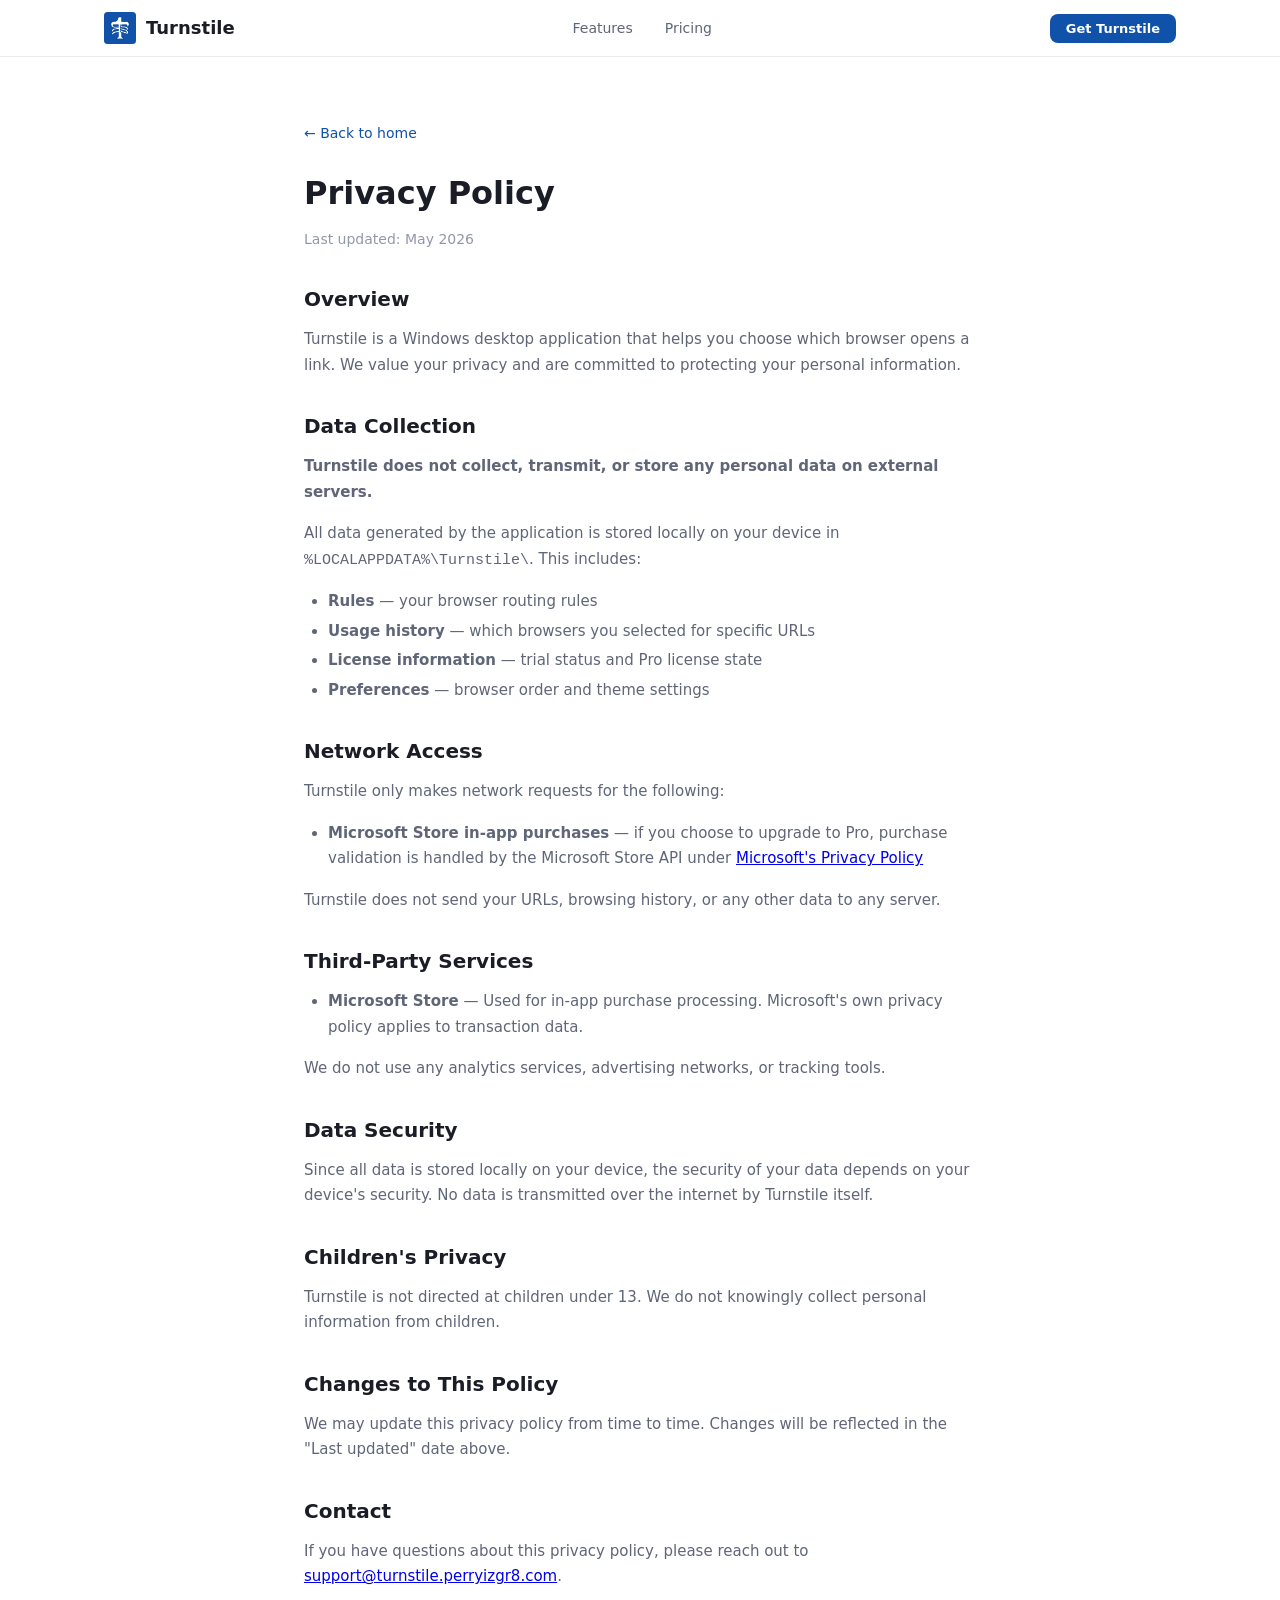
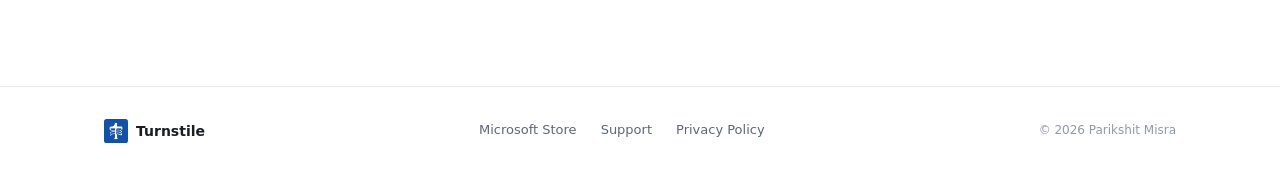
==== privacy.html @ dcc746af "Update content: remove GitHub refs, fix branding, add privacy page" ====
<!DOCTYPE html>
<html lang="en">
<head>
    <meta charset="UTF-8">
    <meta name="viewport" content="width=device-width, initial-scale=1.0">
    <title>Privacy Policy — Turnstile</title>
    <link rel="icon" href="img/icon.svg" type="image/svg+xml">
    <link rel="stylesheet" href="css/styles.css">
    <style>
        .privacy-page { max-width: 720px; margin: 0 auto; padding: 120px 24px 80px; }
        .privacy-page h1 { font-size: 32px; font-weight: 700; margin-bottom: 8px; }
        .privacy-page .updated { color: var(--text-tertiary); font-size: 14px; margin-bottom: 32px; }
        .privacy-page h2 { font-size: 20px; font-weight: 600; margin: 32px 0 12px; }
        .privacy-page p { color: var(--text-secondary); font-size: 15px; line-height: 1.7; margin-bottom: 16px; }
        .privacy-page ul { color: var(--text-secondary); font-size: 15px; line-height: 1.7; margin-bottom: 16px; padding-left: 24px; }
        .privacy-page ul li { margin-bottom: 4px; }
        .back-link { display: inline-flex; align-items: center; gap: 6px; color: var(--accent); text-decoration: none; font-size: 14px; font-weight: 500; margin-bottom: 24px; }
        .back-link:hover { text-decoration: underline; }
    </style>
</head>
<body>
    <header class="header">
        <div class="container header-inner">
            <a href="/" class="logo" aria-label="Turnstile home">
                <img src="img/icon.svg" alt="" width="32" height="32" class="logo-icon">
                <span class="logo-text">Turnstile</span>
            </a>
            <nav class="nav">
                <a href="/#features">Features</a>
                <a href="/#pricing">Pricing</a>
            </nav>
            <a href="https://apps.microsoft.com/detail/9N2VMCRMVBBS" class="btn btn-primary btn-sm header-cta" target="_blank" rel="noopener">Get Turnstile</a>
        </div>
    </header>

    <div class="privacy-page">
        <a href="/" class="back-link">&larr; Back to home</a>
        <h1>Privacy Policy</h1>
        <p class="updated">Last updated: May 2026</p>

        <h2>Overview</h2>
        <p>Turnstile is a Windows desktop application that helps you choose which browser opens a link. We value your privacy and are committed to protecting your personal information.</p>

        <h2>Data Collection</h2>
        <p><strong>Turnstile does not collect, transmit, or store any personal data on external servers.</strong></p>
        <p>All data generated by the application is stored locally on your device in <code>%LOCALAPPDATA%\Turnstile\</code>. This includes:</p>
        <ul>
            <li><strong>Rules</strong> &mdash; your browser routing rules</li>
            <li><strong>Usage history</strong> &mdash; which browsers you selected for specific URLs</li>
            <li><strong>License information</strong> &mdash; trial status and Pro license state</li>
            <li><strong>Preferences</strong> &mdash; browser order and theme settings</li>
        </ul>

        <h2>Network Access</h2>
        <p>Turnstile only makes network requests for the following:</p>
        <ul>
            <li><strong>Microsoft Store in-app purchases</strong> &mdash; if you choose to upgrade to Pro, purchase validation is handled by the Microsoft Store API under <a href="https://privacy.microsoft.com/en-us/privacystatement">Microsoft's Privacy Policy</a></li>
        </ul>
        <p>Turnstile does not send your URLs, browsing history, or any other data to any server.</p>

        <h2>Third-Party Services</h2>
        <ul>
            <li><strong>Microsoft Store</strong> &mdash; Used for in-app purchase processing. Microsoft's own privacy policy applies to transaction data.</li>
        </ul>
        <p>We do not use any analytics services, advertising networks, or tracking tools.</p>

        <h2>Data Security</h2>
        <p>Since all data is stored locally on your device, the security of your data depends on your device's security. No data is transmitted over the internet by Turnstile itself.</p>

        <h2>Children's Privacy</h2>
        <p>Turnstile is not directed at children under 13. We do not knowingly collect personal information from children.</p>

        <h2>Changes to This Policy</h2>
        <p>We may update this privacy policy from time to time. Changes will be reflected in the "Last updated" date above.</p>

        <h2>Contact</h2>
        <p>If you have questions about this privacy policy, please reach out to <a href="mailto:support@turnstile.perryizgr8.com">support@turnstile.perryizgr8.com</a>.</p>
    </div>

    <footer class="footer">
        <div class="container footer-inner">
            <div class="footer-brand">
                <img src="img/icon.svg" alt="" width="24" height="24" class="logo-icon">
                <span>Turnstile</span>
            </div>
            <div class="footer-links">
                <a href="https://apps.microsoft.com/detail/9N2VMCRMVBBS" target="_blank" rel="noopener">Microsoft Store</a>
                <a href="mailto:support@turnstile.perryizgr8.com">Support</a>
                <a href="privacy.html">Privacy Policy</a>
            </div>
            <div class="footer-copy">&copy; 2026 Parikshit Misra</div>
        </div>
    </footer>
</body>
</html>
---- css/styles.css ----
*,
*::before,
*::after {
    margin: 0;
    padding: 0;
    box-sizing: border-box;
}

:root {
    --accent: #1051A9;
    --accent-hover: #0D4490;
    --accent-pressed: #0A3777;
    --accent-light: #E8F0FC;
    --accent-muted: #C5D8F5;
    --text-primary: #1A1D26;
    --text-secondary: #5F6678;
    --text-tertiary: #9198A8;
    --bg: #FFFFFF;
    --bg-secondary: #F8F9FB;
    --bg-pressed: #F0F2F5;
    --border: #E8EBF0;
    --success: #22C55E;
    --radius-lg: 14px;
    --radius-md: 12px;
    --radius-sm: 8px;
    --radius-xs: 6px;
    --font: "Segoe UI Variable", "Segoe UI", system-ui, -apple-system, sans-serif;
    --font-mono: "Cascadia Code", "Consolas", monospace;
    --shadow-sm: 0 1px 2px rgba(0,0,0,.05);
    --shadow-md: 0 4px 12px rgba(0,0,0,.08);
    --shadow-lg: 0 8px 32px rgba(0,0,0,.12);
    --shadow-xl: 0 16px 48px rgba(0,0,0,.16);
}

html {
    scroll-behavior: smooth;
}

body {
    font-family: var(--font);
    color: var(--text-primary);
    background: var(--bg);
    line-height: 1.6;
    -webkit-font-smoothing: antialiased;
}

.container {
    max-width: 1120px;
    margin: 0 auto;
    padding: 0 24px;
}

.header {
    position: fixed;
    top: 0;
    left: 0;
    right: 0;
    z-index: 100;
    background: rgba(255,255,255,.85);
    backdrop-filter: blur(12px);
    border-bottom: 1px solid var(--border);
}

.header-inner {
    display: flex;
    align-items: center;
    justify-content: space-between;
    height: 56px;
}

.logo {
    display: flex;
    align-items: center;
    gap: 10px;
    text-decoration: none;
    color: var(--text-primary);
    font-weight: 600;
    font-size: 18px;
}

.logo-icon {
    display: block;
}

.nav {
    display: flex;
    align-items: center;
    gap: 32px;
}

.nav a {
    color: var(--text-secondary);
    text-decoration: none;
    font-size: 14px;
    font-weight: 500;
    transition: color .15s;
}

.nav a:hover {
    color: var(--text-primary);
}

.btn {
    display: inline-flex;
    align-items: center;
    justify-content: center;
    gap: 8px;
    font-family: var(--font);
    font-weight: 600;
    text-decoration: none;
    border: none;
    cursor: pointer;
    transition: all .15s;
    border-radius: var(--radius-sm);
    font-size: 14px;
    padding: 10px 20px;
    line-height: 1;
}

.btn:hover {
    transform: translateY(-1px);
}

.btn:active {
    transform: translateY(0);
}

.btn-primary {
    background: var(--accent);
    color: #fff;
}

.btn-primary:hover {
    background: var(--accent-hover);
}

.btn-primary:active {
    background: var(--accent-pressed);
}

.btn-secondary {
    background: var(--bg);
    color: var(--text-primary);
    border: 1px solid var(--border);
}

.btn-secondary:hover {
    background: var(--bg-secondary);
}

.btn-lg {
    font-size: 15px;
    padding: 14px 28px;
    border-radius: var(--radius-md);
}

.btn-sm {
    font-size: 13px;
    padding: 8px 16px;
}

.hero {
    padding: 140px 0 80px;
    text-align: center;
}

.hero-badge {
    display: inline-flex;
    align-items: center;
    padding: 6px 16px;
    background: var(--accent-light);
    color: var(--accent);
    border-radius: 100px;
    font-size: 13px;
    font-weight: 600;
    margin-bottom: 24px;
}

.hero-title {
    font-size: clamp(36px, 5vw, 56px);
    font-weight: 700;
    line-height: 1.1;
    letter-spacing: -.02em;
    margin-bottom: 20px;
}

.hero-subtitle {
    font-size: 18px;
    color: var(--text-secondary);
    max-width: 560px;
    margin: 0 auto 36px;
    line-height: 1.6;
}

.hero-cta {
    display: flex;
    align-items: center;
    justify-content: center;
    gap: 12px;
    flex-wrap: wrap;
    margin-bottom: 64px;
}

.hero-visual {
    display: flex;
    justify-content: center;
}

.mockup-window {
    background: var(--bg);
    border: 1px solid var(--border);
    border-radius: var(--radius-lg);
    box-shadow: var(--shadow-xl);
    overflow: hidden;
    max-width: 520px;
    width: 100%;
}

.mockup-urlbar {
    display: flex;
    align-items: center;
    gap: 8px;
    padding: 12px 16px;
    background: var(--bg-secondary);
    border-bottom: 1px solid var(--border);
    font-size: 13px;
    color: var(--text-secondary);
}

.mockup-lock {
    font-size: 12px;
}

.mockup-url {
    font-family: var(--font-mono);
    font-size: 12px;
    color: var(--text-secondary);
}

.mockup-grid {
    display: grid;
    grid-template-columns: repeat(3, 1fr);
    gap: 8px;
    padding: 16px;
}

.mockup-browser {
    display: flex;
    flex-direction: column;
    align-items: center;
    gap: 6px;
    padding: 14px 8px;
    border-radius: var(--radius-md);
    transition: all .15s;
    cursor: pointer;
    position: relative;
}

.mockup-browser:hover {
    background: var(--bg-secondary);
}

.mockup-browser.selected {
    background: var(--accent-light);
    border: 2px solid var(--accent);
}

.mockup-browser-icon {
    width: 40px;
    height: 40px;
    border-radius: 10px;
    display: flex;
    align-items: center;
    justify-content: center;
}

.mockup-browser-icon.chrome {
    background: conic-gradient(#EA4335 0deg, #EA4335 90deg, #FBBC05 90deg, #FBBC05 180deg, #4285F4 180deg, #4285F4 270deg, #34A853 270deg);
}

.mockup-browser-icon.firefox {
    background: linear-gradient(135deg, #FF7139, #FF2D12);
}

.mockup-browser-icon.edge {
    background: linear-gradient(135deg, #0078D4, #00BCF2);
}

.mockup-browser-icon.brave {
    background: linear-gradient(135deg, #FB542B, #FF5A2B);
}

.mockup-browser-icon.opera {
    background: linear-gradient(135deg, #FF1B2D, #C5102E);
}

.mockup-browser-icon.vivaldi {
    background: linear-gradient(135deg, #EF3939, #FF5A2B);
}

.mockup-browser-name {
    font-size: 11px;
    color: var(--text-secondary);
    font-weight: 500;
}

.mockup-browser-key {
    position: absolute;
    top: 4px;
    right: 6px;
    font-size: 9px;
    font-weight: 600;
    color: var(--text-tertiary);
    background: var(--bg);
    border: 1px solid var(--border);
    border-radius: 4px;
    padding: 1px 4px;
    min-width: 14px;
    text-align: center;
}

.mockup-hint {
    padding: 10px 16px;
    border-top: 1px solid var(--border);
    font-size: 11px;
    color: var(--text-tertiary);
    text-align: center;
}

.features,
.how-it-works,
.pricing {
    padding: 80px 0;
}

.section-header {
    text-align: center;
    margin-bottom: 48px;
}

.section-header h2 {
    font-size: 32px;
    font-weight: 700;
    letter-spacing: -.01em;
    margin-bottom: 12px;
}

.section-header p {
    color: var(--text-secondary);
    font-size: 16px;
}

.features-grid {
    display: grid;
    grid-template-columns: repeat(3, 1fr);
    gap: 20px;
}

.feature-card {
    background: var(--bg);
    border: 1px solid var(--border);
    border-radius: var(--radius-lg);
    padding: 28px 24px;
    transition: all .2s;
}

.feature-card:hover {
    box-shadow: var(--shadow-md);
    border-color: var(--accent-muted);
}

.feature-icon {
    width: 48px;
    height: 48px;
    display: flex;
    align-items: center;
    justify-content: center;
    background: var(--accent-light);
    border-radius: var(--radius-md);
    margin-bottom: 16px;
    color: var(--accent);
}

.feature-card h3 {
    font-size: 16px;
    font-weight: 600;
    margin-bottom: 8px;
    line-height: 1.3;
}

.feature-card p {
    color: var(--text-secondary);
    font-size: 14px;
    line-height: 1.6;
}

.pro-badge {
    display: inline-flex;
    align-items: center;
    font-size: 10px;
    font-weight: 700;
    text-transform: uppercase;
    letter-spacing: .05em;
    background: linear-gradient(135deg, #7c3aed, #4338ca);
    color: #fff;
    padding: 2px 8px;
    border-radius: 100px;
    vertical-align: middle;
    margin-left: 4px;
}

.steps {
    display: flex;
    align-items: flex-start;
    justify-content: center;
    gap: 0;
}

.step {
    text-align: center;
    max-width: 260px;
    flex-shrink: 0;
}

.step-number {
    width: 48px;
    height: 48px;
    background: var(--accent);
    color: #fff;
    border-radius: 50%;
    display: flex;
    align-items: center;
    justify-content: center;
    font-size: 20px;
    font-weight: 700;
    margin: 0 auto 16px;
}

.step h3 {
    font-size: 18px;
    font-weight: 600;
    margin-bottom: 8px;
}

.step p {
    color: var(--text-secondary);
    font-size: 14px;
}

.step-connector {
    width: 80px;
    height: 2px;
    background: var(--border);
    margin-top: 24px;
    flex-shrink: 0;
}

.pricing-grid {
    display: grid;
    grid-template-columns: repeat(2, 1fr);
    gap: 24px;
    max-width: 720px;
    margin: 0 auto;
}

.pricing-card {
    border: 1px solid var(--border);
    border-radius: var(--radius-lg);
    padding: 32px 28px;
    background: var(--bg);
}

.pricing-card-featured {
    border-color: var(--accent);
    position: relative;
}

.pricing-card-featured::before {
    content: "Most Popular";
    position: absolute;
    top: -12px;
    left: 50%;
    transform: translateX(-50%);
    background: var(--accent);
    color: #fff;
    font-size: 11px;
    font-weight: 700;
    text-transform: uppercase;
    letter-spacing: .05em;
    padding: 4px 16px;
    border-radius: 100px;
}

.pricing-tier {
    font-size: 14px;
    font-weight: 600;
    text-transform: uppercase;
    letter-spacing: .05em;
    color: var(--text-tertiary);
    margin-bottom: 8px;
}

.pricing-price {
    font-size: 36px;
    font-weight: 700;
    margin-bottom: 4px;
}

.pricing-trial {
    color: var(--success);
    font-size: 13px;
    font-weight: 500;
    margin-bottom: 20px;
}

.pricing-features {
    list-style: none;
    margin: 0 0 28px;
    padding: 0;
}

.pricing-features li {
    padding: 8px 0;
    font-size: 14px;
    color: var(--text-secondary);
    border-bottom: 1px solid var(--border);
}

.pricing-features li:last-child {
    border-bottom: none;
}

.pricing-features li::before {
    content: "\2713  ";
    color: var(--success);
    font-weight: 600;
}

.pricing-card .btn {
    width: 100%;
}

.privacy {
    padding: 40px 0 80px;
}

.privacy-card {
    background: var(--bg-secondary);
    border: 1px solid var(--border);
    border-radius: var(--radius-lg);
    padding: 32px;
    display: flex;
    align-items: flex-start;
    gap: 20px;
}

.privacy-icon {
    width: 48px;
    height: 48px;
    display: flex;
    align-items: center;
    justify-content: center;
    background: var(--accent-light);
    border-radius: var(--radius-md);
    color: var(--accent);
    flex-shrink: 0;
}

.privacy-card h3 {
    font-size: 18px;
    font-weight: 600;
    margin-bottom: 8px;
}

.privacy-card p {
    color: var(--text-secondary);
    font-size: 14px;
    line-height: 1.6;
}

.footer {
    border-top: 1px solid var(--border);
    padding: 32px 0;
}

.footer-inner {
    display: flex;
    align-items: center;
    justify-content: space-between;
    flex-wrap: wrap;
    gap: 16px;
}

.footer-brand {
    display: flex;
    align-items: center;
    gap: 8px;
    font-weight: 600;
    font-size: 14px;
}

.footer-links {
    display: flex;
    gap: 24px;
}

.footer-links a {
    color: var(--text-secondary);
    text-decoration: none;
    font-size: 13px;
    transition: color .15s;
}

.footer-links a:hover {
    color: var(--text-primary);
}

.footer-copy {
    color: var(--text-tertiary);
    font-size: 12px;
}

@media (max-width: 768px) {
    .nav {
        display: none;
    }

    .header-cta {
        font-size: 12px;
        padding: 6px 12px;
    }

    .hero {
        padding: 120px 0 60px;
    }

    .hero-title {
        font-size: 32px;
    }

    .hero-subtitle {
        font-size: 16px;
    }

    .features-grid {
        grid-template-columns: 1fr;
    }

    .steps {
        flex-direction: column;
        align-items: center;
    }

    .step-connector {
        width: 2px;
        height: 40px;
    }

    .pricing-grid {
        grid-template-columns: 1fr;
    }

    .mockup-grid {
        grid-template-columns: repeat(3, 1fr);
        gap: 6px;
        padding: 12px;
    }

    .footer-inner {
        flex-direction: column;
        align-items: flex-start;
    }
}

@media (max-width: 480px) {
    .hero-cta {
        flex-direction: column;
    }

    .hero-cta .btn {
        width: 100%;
    }

    .hero-badge {
        font-size: 12px;
    }
}
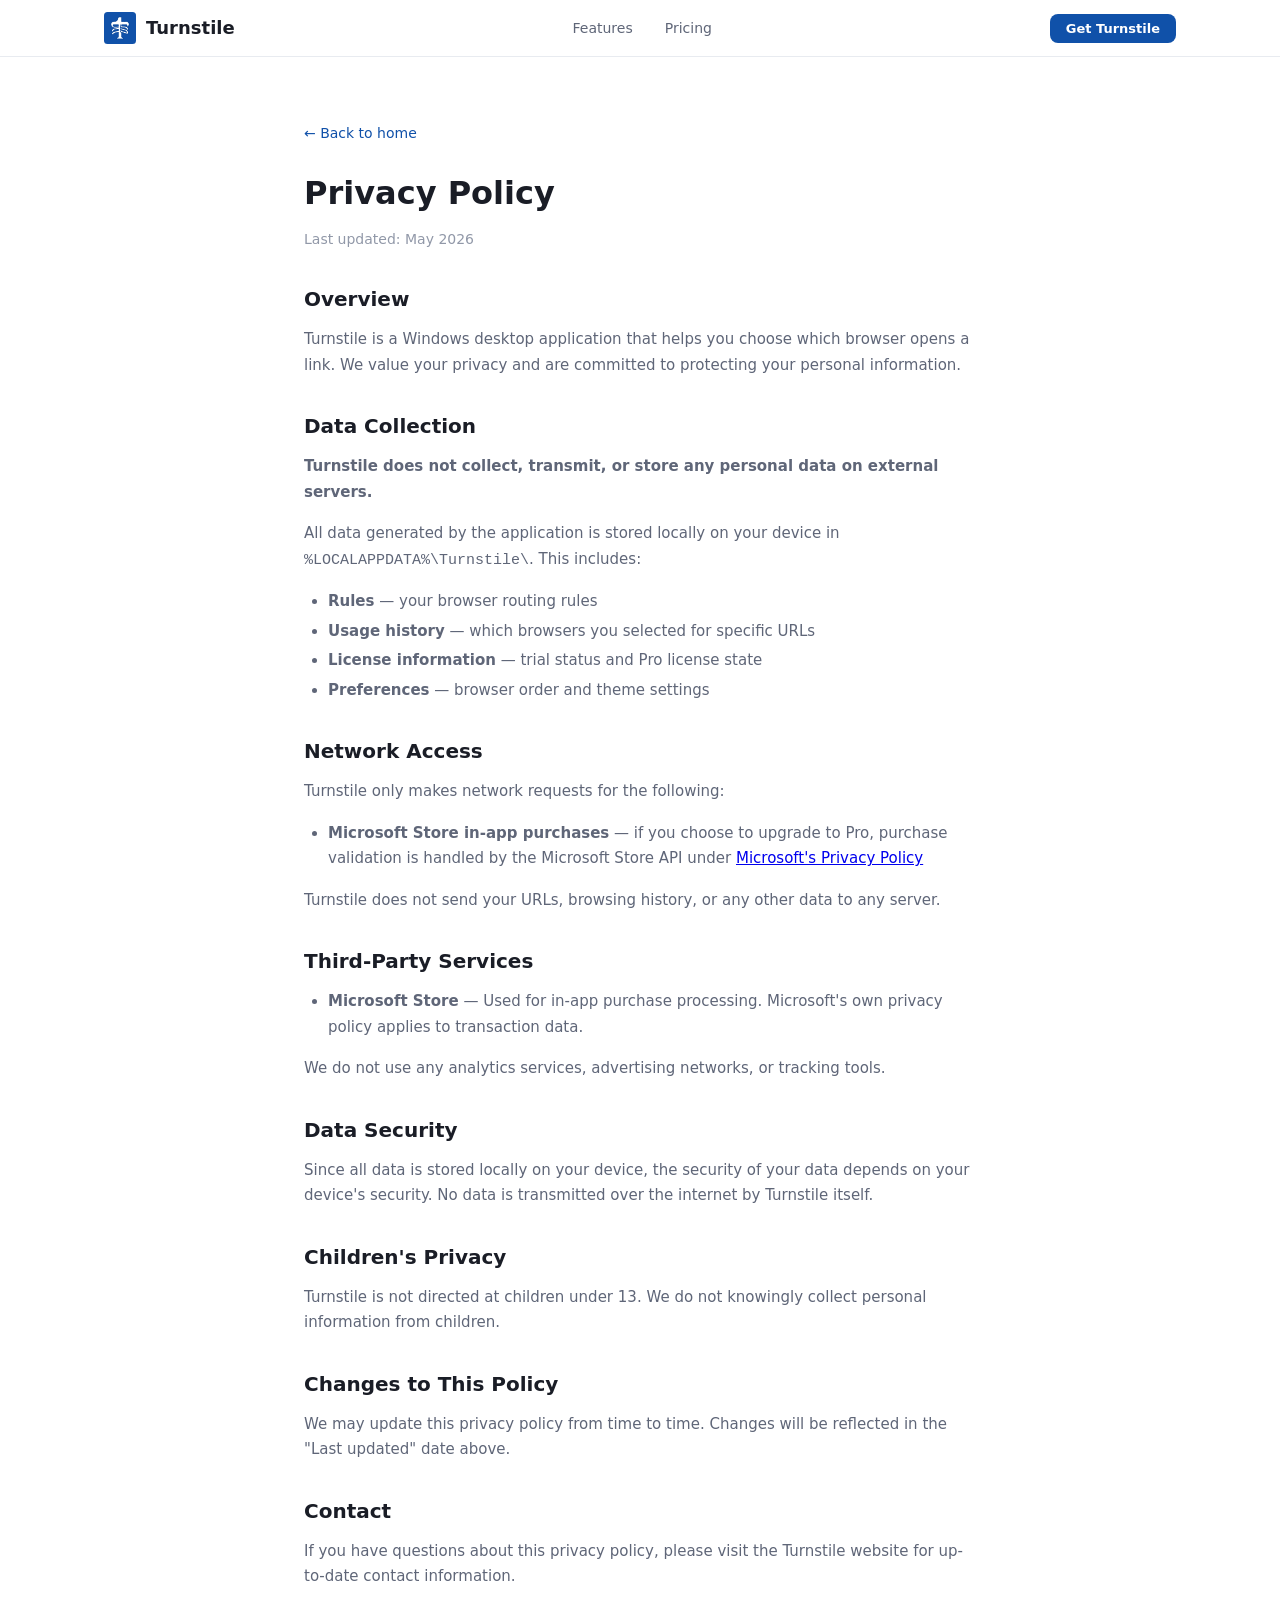
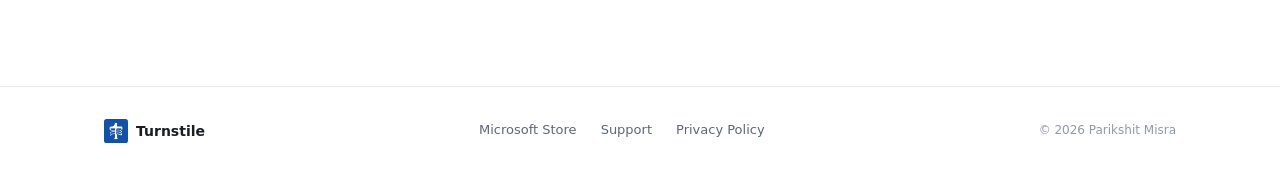
==== commit 7c55db2b: "Remove all contact info references" ====
--- a/privacy.html
+++ b/privacy.html
@@ -74,7 +74,7 @@
         <p>We may update this privacy policy from time to time. Changes will be reflected in the "Last updated" date above.</p>
 
         <h2>Contact</h2>
-        <p>If you have questions about this privacy policy, please reach out to <a href="mailto:support@turnstile.perryizgr8.com">support@turnstile.perryizgr8.com</a>.</p>
+        <p>If you have questions about this privacy policy, please visit the Turnstile website for up-to-date contact information.</p>
     </div>
 
     <footer class="footer">
@@ -85,7 +85,7 @@
             </div>
             <div class="footer-links">
                 <a href="https://apps.microsoft.com/detail/9N2VMCRMVBBS" target="_blank" rel="noopener">Microsoft Store</a>
-                <a href="mailto:support@turnstile.perryizgr8.com">Support</a>
+                <a href="privacy.html">Support</a>
                 <a href="privacy.html">Privacy Policy</a>
             </div>
             <div class="footer-copy">&copy; 2026 Parikshit Misra</div>
--- a/css/styles.css
+++ b/css/styles.css
@@ -476,7 +476,7 @@
 }
 
 .pricing-card-featured::before {
-    content: "Most Popular";
+    content: "Recommended";
     position: absolute;
     top: -12px;
     left: 50%;
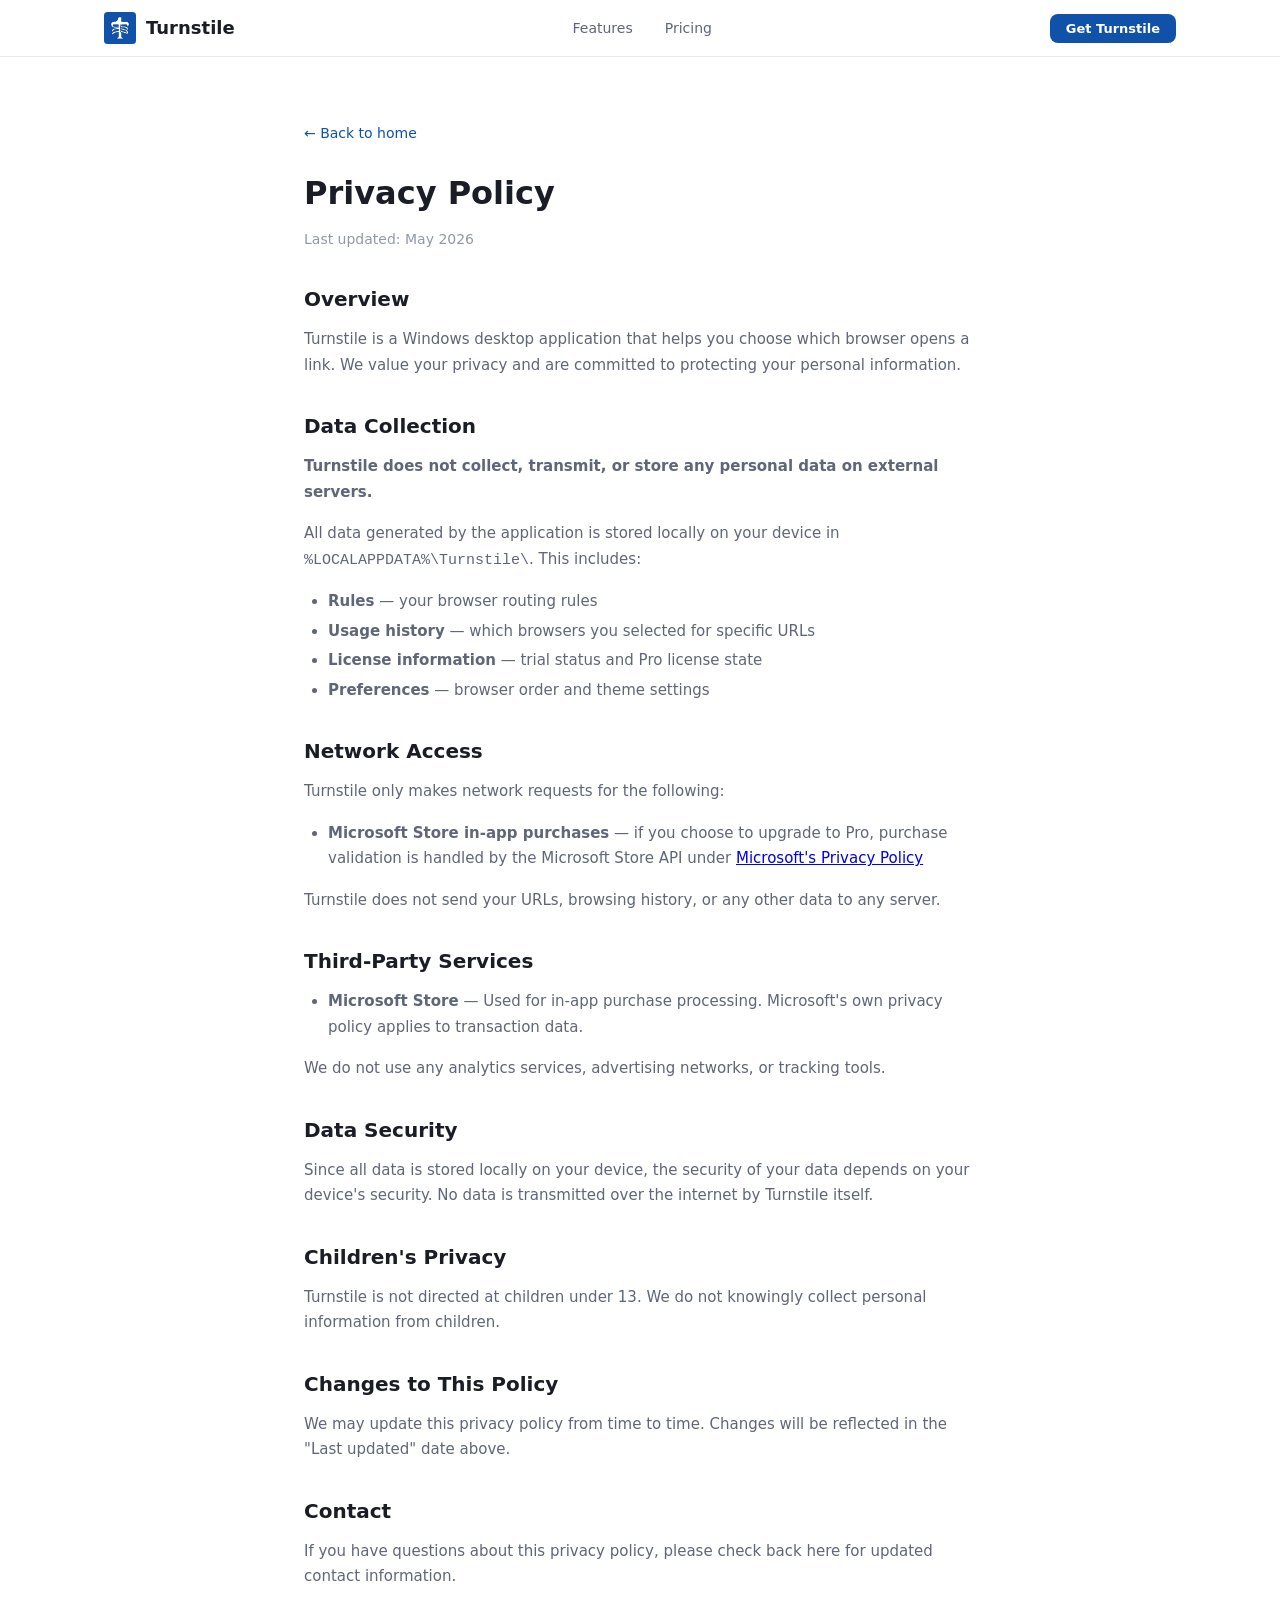
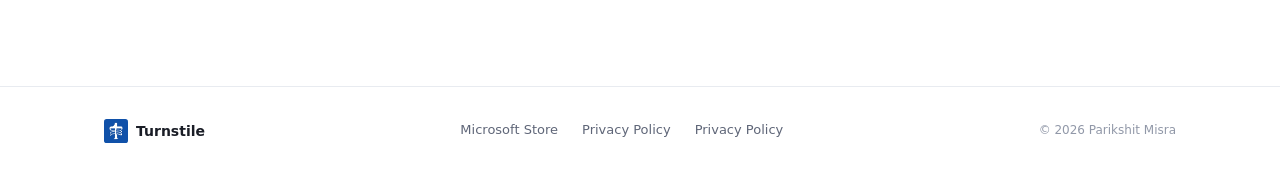
==== commit c227f874: "Remove Priority support and fake Support links" ====
--- a/privacy.html
+++ b/privacy.html
@@ -74,7 +74,7 @@
         <p>We may update this privacy policy from time to time. Changes will be reflected in the "Last updated" date above.</p>
 
         <h2>Contact</h2>
-        <p>If you have questions about this privacy policy, please visit the Turnstile website for up-to-date contact information.</p>
+        <p>If you have questions about this privacy policy, please check back here for updated contact information.</p>
     </div>
 
     <footer class="footer">
@@ -85,7 +85,7 @@
             </div>
             <div class="footer-links">
                 <a href="https://apps.microsoft.com/detail/9N2VMCRMVBBS" target="_blank" rel="noopener">Microsoft Store</a>
-                <a href="privacy.html">Support</a>
+                <a href="privacy.html">Privacy Policy</a>
                 <a href="privacy.html">Privacy Policy</a>
             </div>
             <div class="footer-copy">&copy; 2026 Parikshit Misra</div>
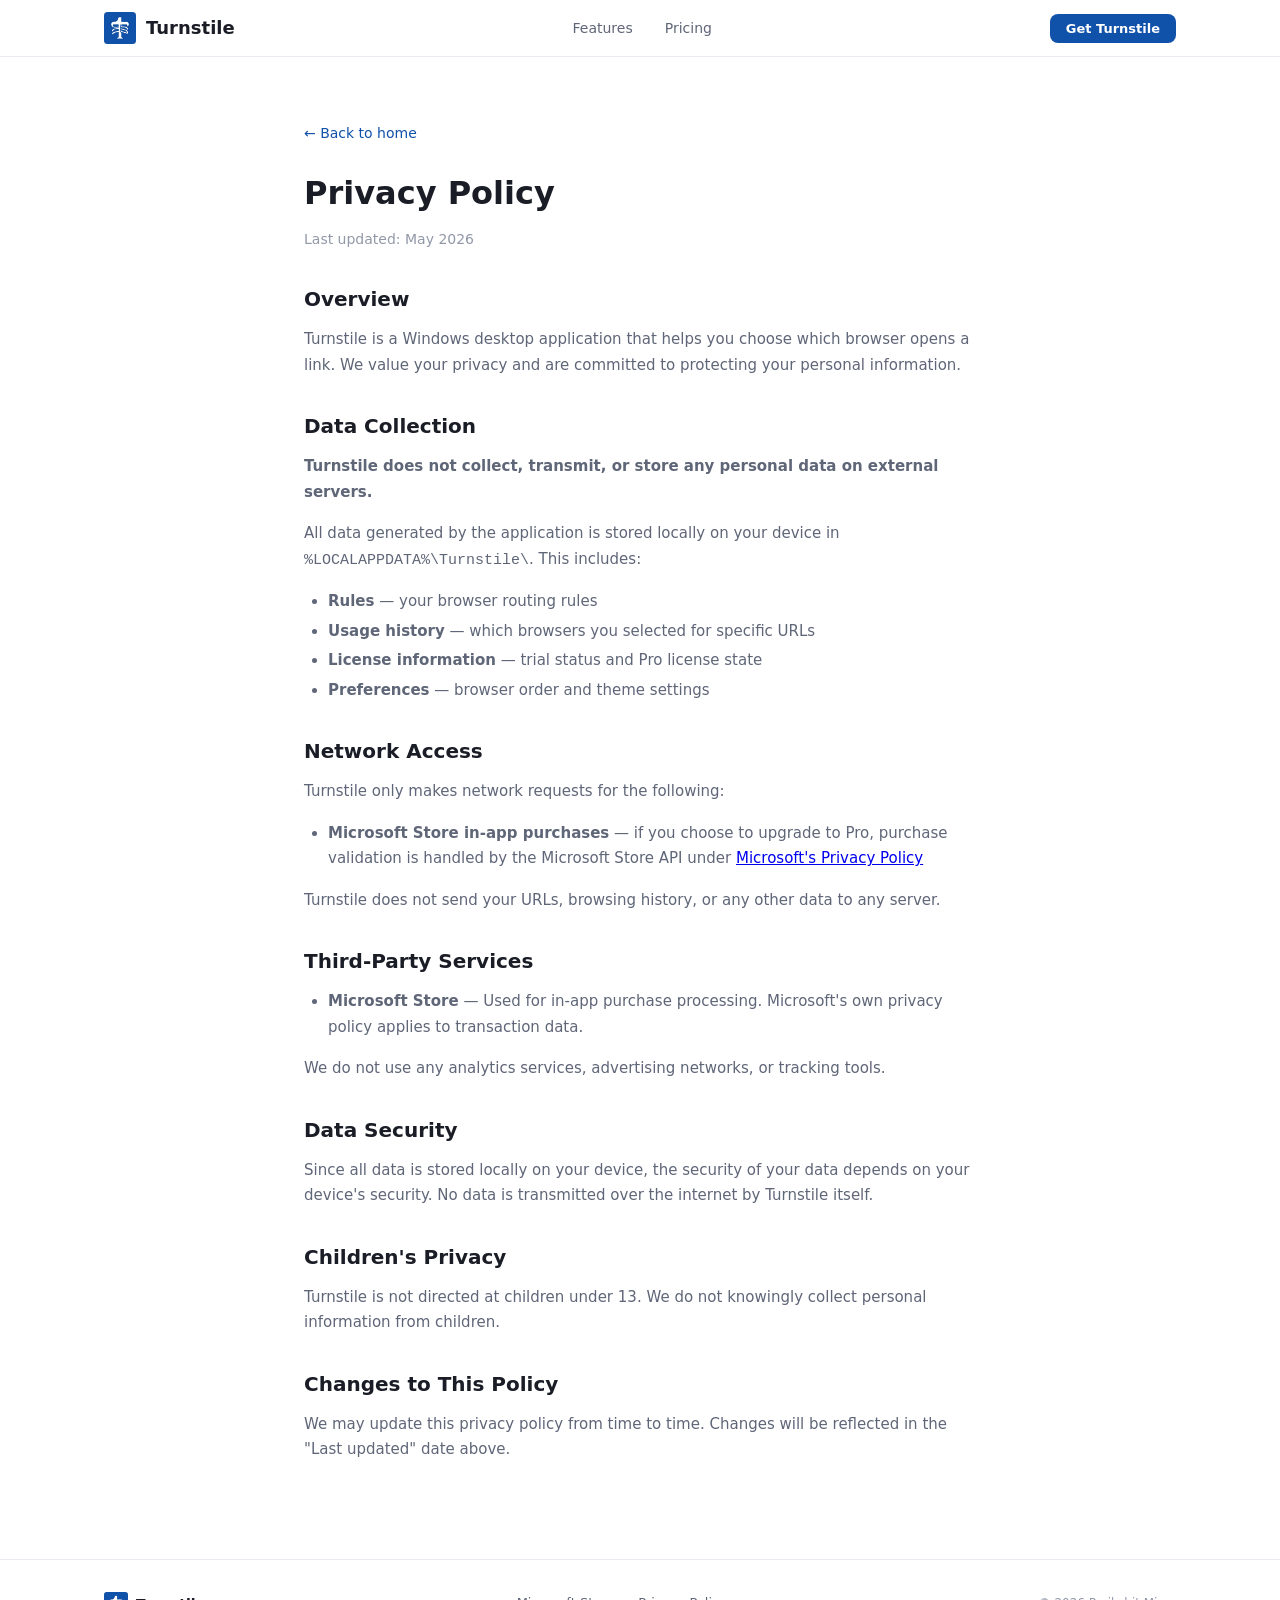
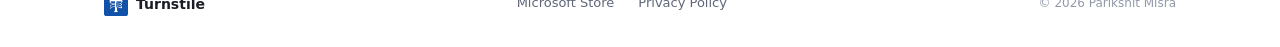
==== commit d942fb30: "Remove duplicate footer link and contact section" ====
--- a/privacy.html
+++ b/privacy.html
@@ -72,9 +72,6 @@
 
         <h2>Changes to This Policy</h2>
         <p>We may update this privacy policy from time to time. Changes will be reflected in the "Last updated" date above.</p>
-
-        <h2>Contact</h2>
-        <p>If you have questions about this privacy policy, please check back here for updated contact information.</p>
     </div>
 
     <footer class="footer">
@@ -86,7 +83,6 @@
             <div class="footer-links">
                 <a href="https://apps.microsoft.com/detail/9N2VMCRMVBBS" target="_blank" rel="noopener">Microsoft Store</a>
                 <a href="privacy.html">Privacy Policy</a>
-                <a href="privacy.html">Privacy Policy</a>
             </div>
             <div class="footer-copy">&copy; 2026 Parikshit Misra</div>
         </div>
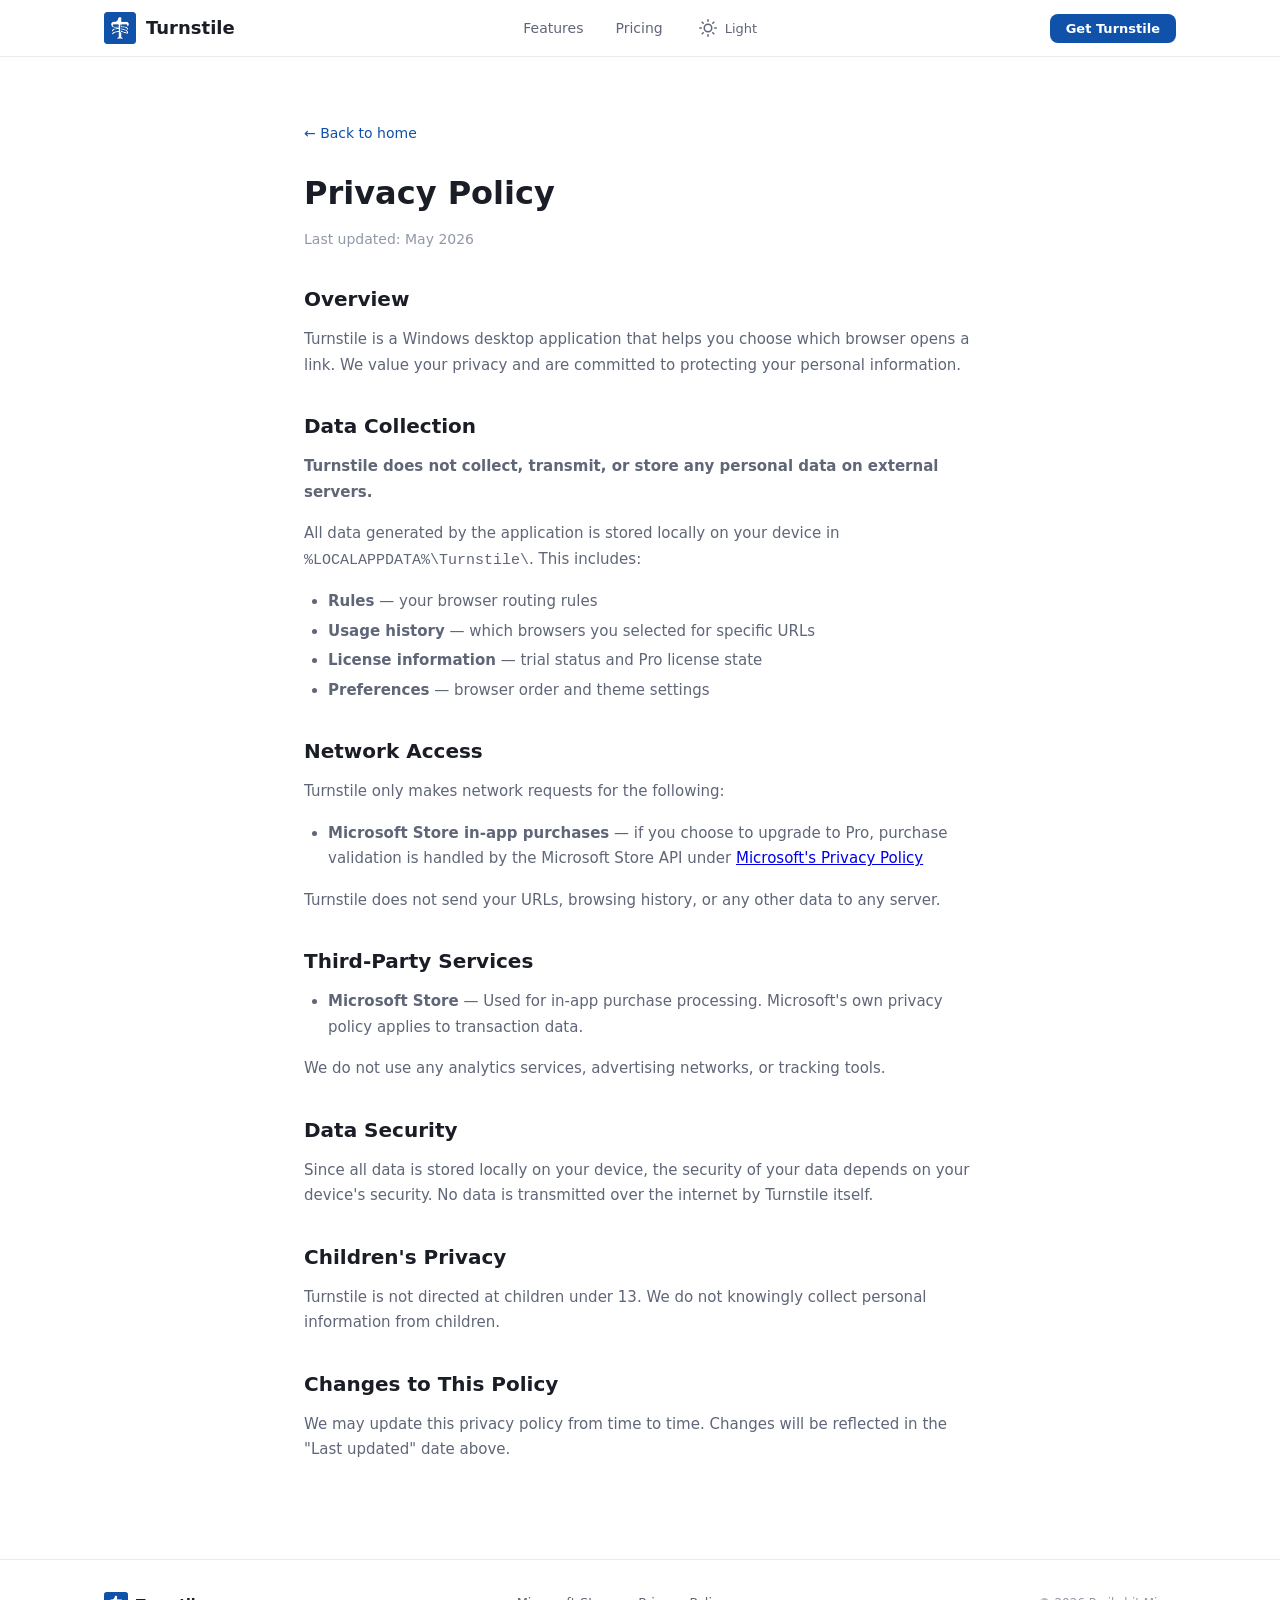
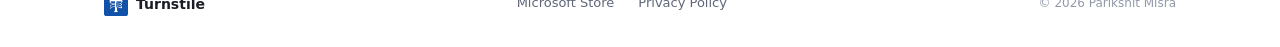
==== commit cc6bfe75: "Add dark mode with system detection and manual toggle" ====
--- a/privacy.html
+++ b/privacy.html
@@ -28,6 +28,11 @@
             <nav class="nav">
                 <a href="/#features">Features</a>
                 <a href="/#pricing">Pricing</a>
+                <button class="theme-toggle" id="theme-toggle" aria-label="Toggle dark mode">
+                    <svg class="theme-icon-sun" xmlns="http://www.w3.org/2000/svg" width="18" height="18" viewBox="0 0 24 24" fill="none" stroke="currentColor" stroke-width="2" stroke-linecap="round" stroke-linejoin="round"><circle cx="12" cy="12" r="5"/><line x1="12" y1="1" x2="12" y2="3"/><line x1="12" y1="21" x2="12" y2="23"/><line x1="4.22" y1="4.22" x2="5.64" y2="5.64"/><line x1="18.36" y1="18.36" x2="19.78" y2="19.78"/><line x1="1" y1="12" x2="3" y2="12"/><line x1="21" y1="12" x2="23" y2="12"/><line x1="4.22" y1="19.78" x2="5.64" y2="18.36"/><line x1="18.36" y1="5.64" x2="19.78" y2="4.22"/></svg>
+                    <svg class="theme-icon-moon" xmlns="http://www.w3.org/2000/svg" width="18" height="18" viewBox="0 0 24 24" fill="none" stroke="currentColor" stroke-width="2" stroke-linecap="round" stroke-linejoin="round" style="display:none"><path d="M21 12.79A9 9 0 1 1 11.21 3 7 7 0 0 0 21 12.79z"/></svg>
+                    <span>Light</span>
+                </button>
             </nav>
             <a href="https://apps.microsoft.com/detail/9N2VMCRMVBBS" class="btn btn-primary btn-sm header-cta" target="_blank" rel="noopener">Get Turnstile</a>
         </div>
@@ -87,5 +92,7 @@
             <div class="footer-copy">&copy; 2026 Parikshit Misra</div>
         </div>
     </footer>
+
+    <script src="js/main.js"></script>
 </body>
 </html>
--- a/css/styles.css
+++ b/css/styles.css
@@ -20,6 +20,31 @@
     --bg-pressed: #F0F2F5;
     --border: #E8EBF0;
     --success: #22C55E;
+    --picker-bg: #FFFFFF;
+    --picker-border: #E8EBF0;
+    --picker-shadow: 0 8px 32px rgba(0,0,0,.12);
+    --picker-title: #1A1D26;
+    --picker-card-bg: #FFFFFF;
+    --picker-card-border: #E8EBF0;
+    --picker-card-shadow: 0 2px 8px rgba(0,0,0,.06);
+    --picker-card-hover-bg: #F8F9FB;
+    --picker-card-hover-border: #E8F0FC;
+    --picker-card-pressed-bg: #F0F2F5;
+    --picker-card-selected-bg: #E8F0FC;
+    --picker-card-selected-border: #1051A9;
+    --picker-card-name: #5F6678;
+    --picker-key-bg: #1051A9;
+    --picker-key-color: #FFFFFF;
+    --picker-key-badge-color: #9198A8;
+    --picker-footer-border: #E8EBF0;
+    --picker-footer-text: #9198A8;
+    --picker-kbd-bg: #F8F9FB;
+    --picker-kbd-border: #E8EBF0;
+    --picker-close-bg: transparent;
+    --picker-close-color: #9198A8;
+    --picker-close-hover-bg: #F8F9FB;
+    --picker-close-hover-color: #5F6678;
+    --picker-close-pressed-bg: #F0F2F5;
     --radius-lg: 14px;
     --radius-md: 12px;
     --radius-sm: 8px;
@@ -32,6 +57,47 @@
     --shadow-xl: 0 16px 48px rgba(0,0,0,.16);
 }
 
+[data-theme="dark"] {
+    --accent: #3D7FD9;
+    --accent-hover: #2D6BC4;
+    --accent-pressed: #1D57AF;
+    --accent-light: #1A2D45;
+    --accent-muted: #253D5C;
+    --text-primary: #E8E9ED;
+    --text-secondary: #9198A8;
+    --text-tertiary: #7A8194;
+    --bg: #1A1B1E;
+    --bg-secondary: #232428;
+    --bg-pressed: #1E1F23;
+    --border: #35363C;
+    --success: #22C55E;
+    --picker-bg: #1A1B1E;
+    --picker-border: #35363C;
+    --picker-shadow: 0 8px 32px rgba(0,0,0,.32);
+    --picker-title: #E8E9ED;
+    --picker-card-bg: #232428;
+    --picker-card-border: #35363C;
+    --picker-card-shadow: 0 2px 8px rgba(0,0,0,.2);
+    --picker-card-hover-bg: #2A2B30;
+    --picker-card-hover-border: #1A2D45;
+    --picker-card-pressed-bg: #1E1F23;
+    --picker-card-selected-bg: #1A2D45;
+    --picker-card-selected-border: #3D7FD9;
+    --picker-card-name: #9198A8;
+    --picker-key-bg: #3D7FD9;
+    --picker-key-color: #FFFFFF;
+    --picker-key-badge-color: #7A8194;
+    --picker-footer-border: #35363C;
+    --picker-footer-text: #7A8194;
+    --picker-kbd-bg: #232428;
+    --picker-kbd-border: #35363C;
+    --picker-close-bg: transparent;
+    --picker-close-color: #7A8194;
+    --picker-close-hover-bg: #2A2B30;
+    --picker-close-hover-color: #9198A8;
+    --picker-close-pressed-bg: #1E1F23;
+}
+
 html {
     scroll-behavior: smooth;
 }
@@ -61,11 +127,41 @@
     border-bottom: 1px solid var(--border);
 }
 
+[data-theme="dark"] .header {
+    background: rgba(26,27,30,.85);
+}
+
 .header-inner {
     display: flex;
     align-items: center;
     justify-content: space-between;
     height: 56px;
+}
+
+.theme-toggle {
+    display: flex;
+    align-items: center;
+    gap: 8px;
+    background: none;
+    border: none;
+    cursor: pointer;
+    padding: 4px;
+    color: var(--text-secondary);
+    font-family: var(--font);
+    font-size: 13px;
+    font-weight: 500;
+    border-radius: var(--radius-sm);
+    transition: all .15s;
+}
+
+.theme-toggle:hover {
+    color: var(--text-primary);
+    background: var(--bg-secondary);
+}
+
+.theme-toggle svg {
+    width: 18px;
+    height: 18px;
 }
 
 .logo {
@@ -206,125 +302,193 @@
     justify-content: center;
 }
 
-.mockup-window {
-    background: var(--bg);
-    border: 1px solid var(--border);
-    border-radius: var(--radius-lg);
-    box-shadow: var(--shadow-xl);
+.picker-window {
+    background: transparent;
+    max-width: 380px;
+    width: 100%;
+}
+
+.picker-border {
+    background: var(--picker-bg);
+    border: 1px solid var(--picker-border);
+    border-radius: 14px;
+    box-shadow: var(--picker-shadow);
     overflow: hidden;
-    max-width: 520px;
-    width: 100%;
-}
-
-.mockup-urlbar {
-    display: flex;
-    align-items: center;
-    gap: 8px;
-    padding: 12px 16px;
-    background: var(--bg-secondary);
-    border-bottom: 1px solid var(--border);
-    font-size: 13px;
-    color: var(--text-secondary);
-}
-
-.mockup-lock {
-    font-size: 12px;
-}
-
-.mockup-url {
-    font-family: var(--font-mono);
-    font-size: 12px;
-    color: var(--text-secondary);
-}
-
-.mockup-grid {
+}
+
+.picker-content {
+    margin: 20px 24px 16px;
+}
+
+.picker-header {
+    display: flex;
+    align-items: center;
+    justify-content: space-between;
+}
+
+.picker-title {
+    font-family: "Segoe UI Variable", "Segoe UI", system-ui, sans-serif;
+    font-size: 18px;
+    font-weight: 600;
+    color: var(--picker-title);
+}
+
+.picker-close {
+    width: 28px;
+    height: 28px;
+    border-radius: 14px;
+    border: none;
+    background: var(--picker-close-bg);
+    color: var(--picker-close-color);
+    cursor: pointer;
+    display: flex;
+    align-items: center;
+    justify-content: center;
+    transition: all .15s;
+}
+
+.picker-close:hover {
+    background: var(--picker-close-hover-bg);
+    color: var(--picker-close-hover-color);
+}
+
+.picker-close:active {
+    background: var(--picker-close-pressed-bg);
+}
+
+.picker-url {
+    display: flex;
+    align-items: center;
+    gap: 6px;
+    margin-top: 0;
+    margin-bottom: 8px;
+    font-family: "Cascadia Code", "Consolas", monospace;
+    font-size: 11px;
+    color: var(--picker-key-badge-color);
+    max-height: 20px;
+    overflow: hidden;
+    text-overflow: ellipsis;
+    white-space: nowrap;
+}
+
+.picker-url svg {
+    color: var(--picker-key-badge-color);
+}
+
+.picker-grid {
     display: grid;
     grid-template-columns: repeat(3, 1fr);
-    gap: 8px;
-    padding: 16px;
-}
-
-.mockup-browser {
+}
+
+.browser-card {
+    display: block;
+    position: relative;
+    background: var(--picker-card-bg);
+    border: 1px solid var(--picker-card-border);
+    border-radius: 12px;
+    padding: 10px;
+    margin: 6px;
+    cursor: pointer;
+    transition: all .15s cubic-bezier(.25,.46,.45,.94);
+    text-align: center;
+    font-family: inherit;
+    box-shadow: var(--picker-card-shadow);
+    height: 78px;
+}
+
+.browser-card:hover {
+    background: var(--picker-card-hover-bg);
+    border-color: var(--picker-card-hover-border);
+    transform: scale(1.02);
+}
+
+.browser-card:active {
+    background: var(--picker-card-pressed-bg);
+    border-color: var(--accent);
+    transform: scale(0.97);
+}
+
+.browser-card.selected {
+    background: var(--picker-card-selected-bg);
+    border: 2px solid var(--picker-card-selected-border);
+    box-shadow: var(--picker-card-shadow);
+}
+
+.browser-card-key {
+    position: absolute;
+    top: 5px;
+    left: 7px;
+    background: var(--picker-key-bg);
+    color: var(--picker-key-color);
+    font-family: "Cascadia Code", "Consolas", monospace;
+    font-size: 10px;
+    font-weight: 600;
+    padding: 1px 5px;
+    border-radius: 6px;
+    line-height: 1.4;
+}
+
+.browser-card-body {
     display: flex;
     flex-direction: column;
     align-items: center;
-    gap: 6px;
-    padding: 14px 8px;
-    border-radius: var(--radius-md);
-    transition: all .15s;
-    cursor: pointer;
-    position: relative;
-}
-
-.mockup-browser:hover {
-    background: var(--bg-secondary);
-}
-
-.mockup-browser.selected {
-    background: var(--accent-light);
-    border: 2px solid var(--accent);
-}
-
-.mockup-browser-icon {
-    width: 40px;
-    height: 40px;
-    border-radius: 10px;
-    display: flex;
-    align-items: center;
     justify-content: center;
-}
-
-.mockup-browser-icon.chrome {
-    background: conic-gradient(#EA4335 0deg, #EA4335 90deg, #FBBC05 90deg, #FBBC05 180deg, #4285F4 180deg, #4285F4 270deg, #34A853 270deg);
-}
-
-.mockup-browser-icon.firefox {
-    background: linear-gradient(135deg, #FF7139, #FF2D12);
-}
-
-.mockup-browser-icon.edge {
-    background: linear-gradient(135deg, #0078D4, #00BCF2);
-}
-
-.mockup-browser-icon.brave {
-    background: linear-gradient(135deg, #FB542B, #FF5A2B);
-}
-
-.mockup-browser-icon.opera {
-    background: linear-gradient(135deg, #FF1B2D, #C5102E);
-}
-
-.mockup-browser-icon.vivaldi {
-    background: linear-gradient(135deg, #EF3939, #FF5A2B);
-}
-
-.mockup-browser-name {
+    height: 100%;
+    gap: 9px;
+}
+
+.browser-card-icon {
+    display: block;
+    width: 32px;
+    height: 32px;
+    border-radius: 6px;
+}
+
+.browser-card-name {
+    font-family: "Segoe UI Variable", "Segoe UI", system-ui, sans-serif;
+    font-size: 9px;
+    font-weight: 500;
+    color: var(--picker-card-name);
+    line-height: 1;
+}
+
+.picker-footer {
+    display: flex;
+    align-items: center;
+    justify-content: space-between;
+    margin-top: 8px;
+    padding-top: 8px;
+    border-top: 1px solid var(--picker-footer-border);
+}
+
+.picker-footer-brand {
+    font-family: "Segoe UI Variable", "Segoe UI", system-ui, sans-serif;
+    font-size: 12px;
+    font-weight: 300;
+    color: var(--picker-footer-text);
+}
+
+.picker-footer-hint {
+    font-family: "Cascadia Code", "Consolas", monospace;
     font-size: 11px;
-    color: var(--text-secondary);
-    font-weight: 500;
-}
-
-.mockup-browser-key {
-    position: absolute;
-    top: 4px;
-    right: 6px;
-    font-size: 9px;
-    font-weight: 600;
-    color: var(--text-tertiary);
-    background: var(--bg);
-    border: 1px solid var(--border);
+    color: var(--picker-footer-text);
+}
+
+.picker-footer-hint kbd {
+    background: var(--picker-kbd-bg);
+    border: 1px solid var(--picker-kbd-border);
     border-radius: 4px;
     padding: 1px 4px;
-    min-width: 14px;
-    text-align: center;
-}
-
-.mockup-hint {
-    padding: 10px 16px;
-    border-top: 1px solid var(--border);
-    font-size: 11px;
-    color: var(--text-tertiary);
-    text-align: center;
+    font-family: inherit;
+    font-size: inherit;
+}
+
+.picker-footer-divider {
+    display: inline-block;
+    width: 1px;
+    height: 10px;
+    background: var(--picker-footer-border);
+    vertical-align: middle;
 }
 
 .features,
@@ -456,11 +620,11 @@
 }
 
 .pricing-grid {
-    display: grid;
-    grid-template-columns: repeat(2, 1fr);
+    display: flex;
     gap: 24px;
     max-width: 720px;
     margin: 0 auto;
+    align-items: stretch;
 }
 
 .pricing-card {
@@ -468,6 +632,19 @@
     border-radius: var(--radius-lg);
     padding: 32px 28px;
     background: var(--bg);
+    display: flex;
+    flex-direction: column;
+    flex: 1;
+    min-width: 0;
+}
+
+.pricing-features {
+    flex: 1;
+}
+
+.pricing-card .btn {
+    margin-top: 28px;
+    width: 100%;
 }
 
 .pricing-card-featured {
@@ -536,10 +713,6 @@
     font-weight: 600;
 }
 
-.pricing-card .btn {
-    width: 100%;
-}
-
 .privacy {
     padding: 40px 0 80px;
 }
@@ -657,13 +830,26 @@
     }
 
     .pricing-grid {
-        grid-template-columns: 1fr;
-    }
-
-    .mockup-grid {
-        grid-template-columns: repeat(3, 1fr);
-        gap: 6px;
-        padding: 12px;
+        flex-direction: column;
+    }
+
+    .browser-card {
+        margin: 4px;
+        padding: 6px;
+        height: 64px;
+    }
+
+    .browser-card-icon {
+        width: 24px;
+        height: 24px;
+    }
+
+    .browser-card-name {
+        font-size: 8px;
+    }
+
+    .theme-toggle span {
+        display: none;
     }
 
     .footer-inner {
